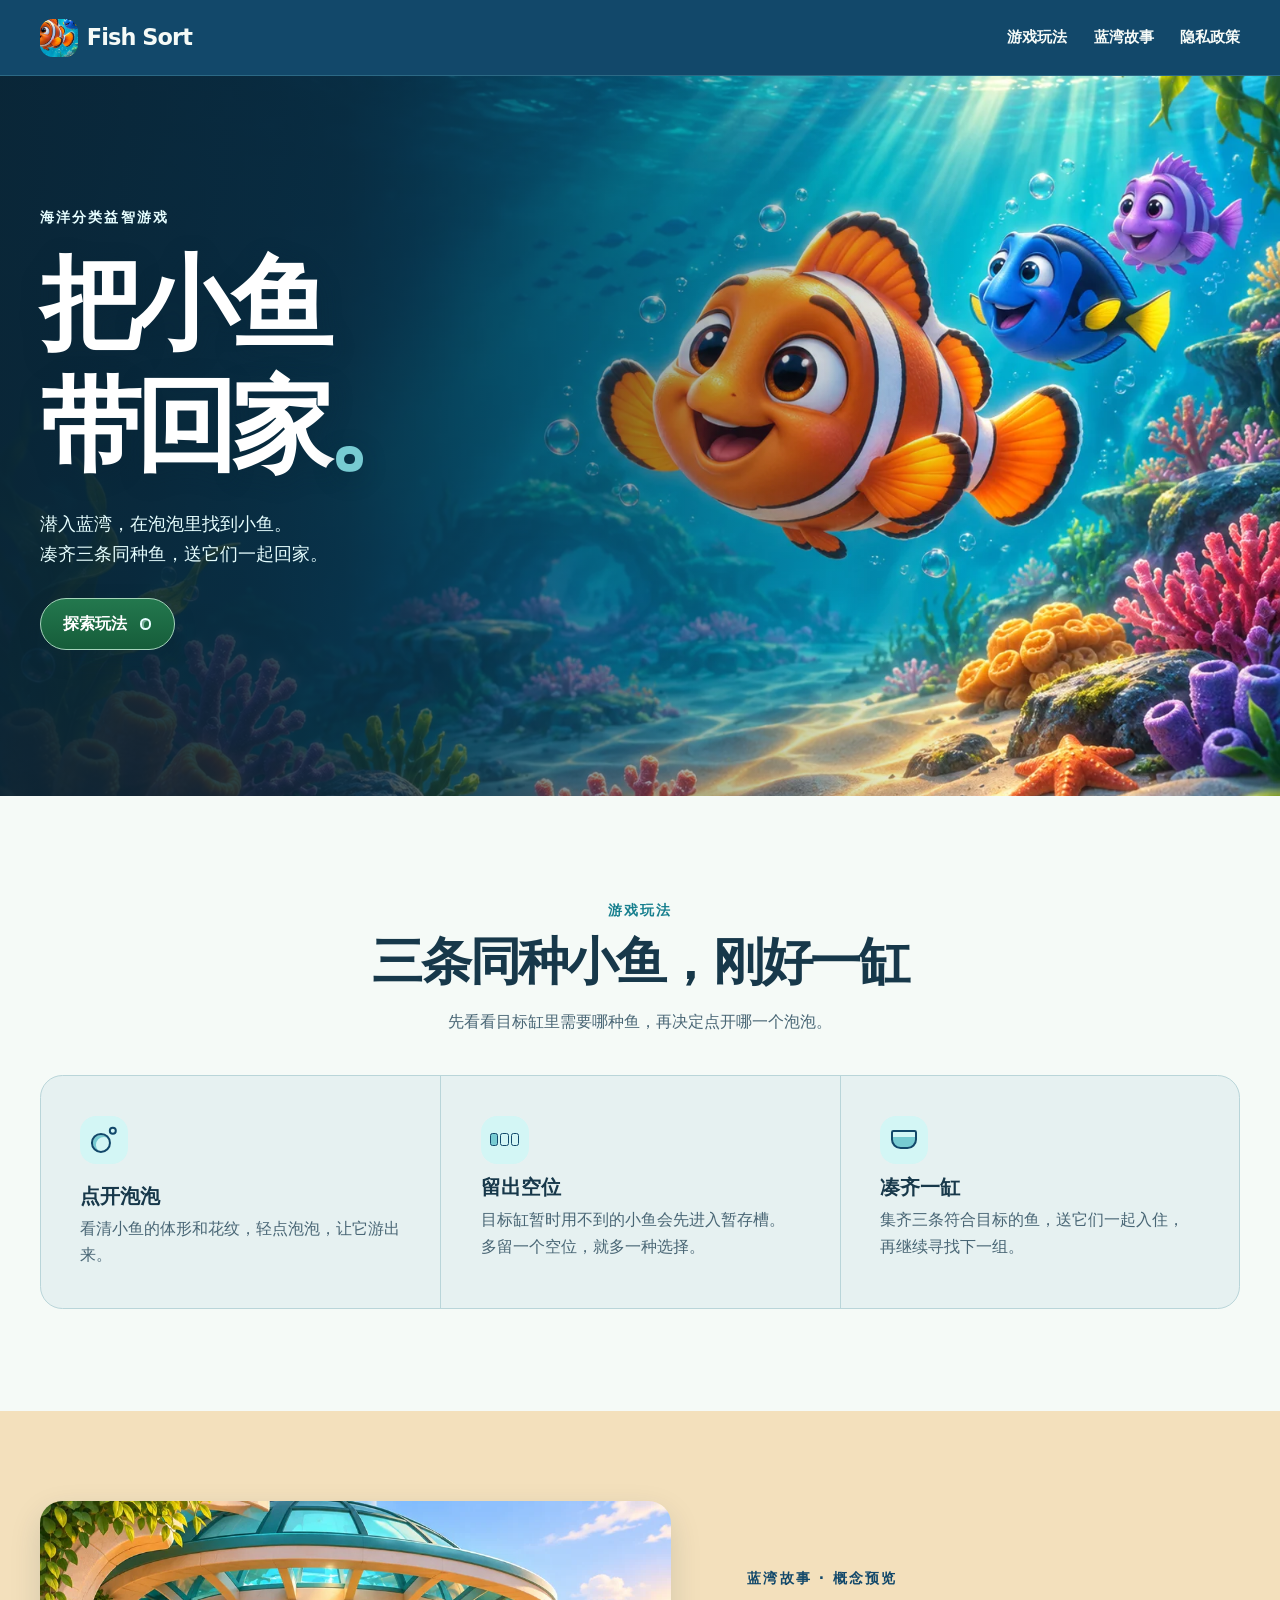
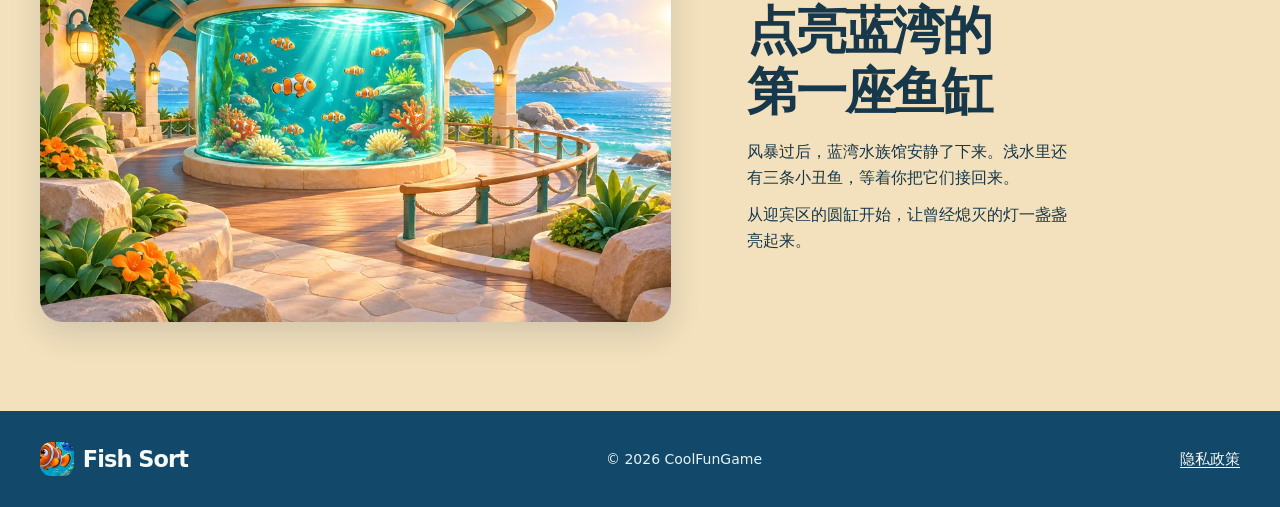
==== index.html @ b7e56dab "Build Fish Sort game website and privacy policy" ====
<!doctype html>
<html lang="zh-CN">
<head>
  <meta charset="utf-8">
  <meta name="viewport" content="width=device-width, initial-scale=1">
  <meta name="theme-color" content="#12486A">
  <meta name="description" content="Fish Sort 是一款海洋主题的鱼群分类益智游戏。点开泡泡，把同种小鱼送进救援缸。">
  <meta property="og:type" content="website">
  <meta property="og:title" content="Fish Sort · 把小鱼带回家">
  <meta property="og:description" content="潜入蓝湾，在泡泡里找到小鱼，把它们送回自己的鱼缸。">
  <meta property="og:image" content="https://coolfungame.github.io/Home/reef.webp">
  <meta property="og:url" content="https://coolfungame.github.io/Home/">
  <title>Fish Sort · 把小鱼带回家</title>
  <link rel="icon" href="icon.png" type="image/png">
  <link rel="stylesheet" href="site.css">
</head>
<body class="home">
  <a class="skip" href="#main">跳到正文</a>
  <header class="site-header">
    <div class="wrap header-inner">
      <a class="brand" href="./" aria-current="page"><img src="icon.png" width="38" height="38" alt="">Fish Sort</a>
      <nav aria-label="主导航">
        <a href="#gameplay">游戏玩法</a>
        <a href="#blue-bay">蓝湾故事</a>
        <a href="privacy.html">隐私政策</a>
      </nav>
    </div>
  </header>

  <main id="main">
    <section class="hero" aria-labelledby="hero-title">
      <img class="hero-art" src="reef.webp" width="1600" height="1066" fetchpriority="high" alt="">
      <div class="wrap hero-inner">
        <div class="hero-copy">
          <p class="eyebrow">海洋分类益智游戏</p>
          <h1 id="hero-title">把小鱼<br>带回家<span>。</span></h1>
          <p class="hero-description">潜入蓝湾，在泡泡里找到小鱼。<br class="wide-only"> 凑齐三条同种鱼，送它们一起回家。</p>
          <a class="button" href="#gameplay">探索玩法 <span aria-hidden="true" class="button-bubble"></span></a>
        </div>
      </div>
    </section>

    <section class="gameplay" id="gameplay" aria-labelledby="gameplay-title">
      <div class="wrap">
        <div class="section-intro">
          <p class="eyebrow">游戏玩法</p>
          <h2 id="gameplay-title">三条同种小鱼，刚好一缸</h2>
          <p>先看看目标缸里需要哪种鱼，再决定点开哪一个泡泡。</p>
        </div>
        <div class="steps">
          <article class="step">
            <span class="step-icon bubble-icon" aria-hidden="true"></span>
            <h3>点开泡泡</h3>
            <p>看清小鱼的体形和花纹，轻点泡泡，让它游出来。</p>
          </article>
          <article class="step">
            <span class="step-icon tray-icon" aria-hidden="true"><i></i><i></i><i></i></span>
            <h3>留出空位</h3>
            <p>目标缸暂时用不到的小鱼会先进入暂存槽。多留一个空位，就多一种选择。</p>
          </article>
          <article class="step">
            <span class="step-icon tank-icon" aria-hidden="true"></span>
            <h3>凑齐一缸</h3>
            <p>集齐三条符合目标的鱼，送它们一起入住，再继续寻找下一组。</p>
          </article>
        </div>
      </div>
    </section>

    <section class="story" id="blue-bay" aria-labelledby="story-title">
      <div class="wrap story-inner">
        <img src="blue-bay.webp" width="950" height="634" loading="lazy" alt="暖阳下的蓝湾水族馆，一群橙白小丑鱼在圆形玻璃缸中游动">
        <div class="story-copy">
          <p class="eyebrow">蓝湾故事 · 概念预览</p>
          <h2 id="story-title">点亮蓝湾的<br class="wide-only">第一座鱼缸</h2>
          <p>风暴过后，蓝湾水族馆安静了下来。浅水里还有三条小丑鱼，等着你把它们接回来。</p>
          <p>从迎宾区的圆缸开始，让曾经熄灭的灯一盏盏亮起来。</p>
        </div>
      </div>
    </section>
  </main>

  <footer class="site-footer">
    <div class="wrap footer-inner">
      <a class="brand" href="./"><img src="icon.png" width="34" height="34" alt="">Fish Sort</a>
      <p>© 2026 CoolFunGame</p>
      <a href="privacy.html">隐私政策</a>
    </div>
  </footer>
</body>
</html>
---- site.css ----
:root {
  color-scheme: light;
  --ocean: #12486a;
  --water: #167f8e;
  --shallow: #77cbd2;
  --sand: #f3e0bc;
  --foam: #f5faf7;
  --pale: #e6f1f1;
  --line: #b9d5d9;
  --ink: #17384a;
  --muted: #496675;
  --green: #23784e;
  --green-dark: #165d3a;
  --focus: #e6feff;
  --display: "PingFang SC", "Microsoft YaHei UI", "Noto Sans CJK SC", sans-serif;
}

*, *::before, *::after { box-sizing: border-box; }

body {
  margin: 0;
  background: var(--foam);
  color: var(--ink);
  font-family: system-ui, var(--display);
  font-size: 1rem;
  line-height: 1.65;
}

img { display: block; max-width: 100%; }
h1, h2, h3, p, dl, dd { margin: 0; }
h1, h2, h3, .brand { font-family: var(--display); line-height: 1.19; }
a { color: inherit; text-underline-offset: .2em; }
a:focus-visible {
  outline: 3px solid currentColor;
  outline-offset: 4px;
  border-radius: 4px;
}

.wrap { width: min(100% - 5rem, 76rem); margin-inline: auto; }
.skip {
  position: absolute;
  z-index: 5;
  top: .75rem;
  left: .75rem;
  padding: .5rem 1rem;
  border-radius: .4rem;
  background: var(--foam);
  transform: translateY(-180%);
}
.skip:focus { transform: translateY(0); }

.site-header, .site-footer {
  background: var(--ocean);
  color: var(--foam);
}
.site-header { border-bottom: 1px solid rgb(119 203 210 / 25%); }
.header-inner, .footer-inner {
  display: flex;
  align-items: center;
  justify-content: space-between;
  gap: 1rem 2rem;
}
.header-inner { min-height: 4.7rem; }
.brand {
  display: inline-flex;
  align-items: center;
  gap: .55rem;
  flex-shrink: 0;
  font-family: system-ui, sans-serif;
  font-weight: 850;
  font-size: 1.4rem;
  letter-spacing: -.04em;
  text-decoration: none;
}
.brand img { object-fit: cover; border-radius: 33%; }
.header-inner nav { display: flex; flex-wrap: wrap; gap: .25rem 1.65rem; }
.header-inner nav a {
  display: inline-flex;
  align-items: center;
  min-height: 2.75rem;
  font-size: .9375rem;
  font-weight: 670;
  text-decoration: none;
}
.header-inner nav a:hover, .header-inner nav a[aria-current="page"] {
  color: var(--focus);
  text-decoration: underline;
}

.hero {
  position: relative;
  display: grid;
  align-items: center;
  min-height: clamp(35rem, 57vw, 45rem);
  isolation: isolate;
  overflow: hidden;
  background: #0a2535;
  color: #fff;
}
.hero-art, .hero::after {
  position: absolute;
  inset: 0;
  width: 100%;
  height: 100%;
}
.hero-art { z-index: -2; object-fit: cover; object-position: 65% 51%; }
.hero::after {
  z-index: -1;
  content: "";
  background: linear-gradient(90deg, rgb(10 37 53 / 96%), rgb(10 37 53 / 82%) 27%, rgb(10 37 53 / 31%) 56%, transparent 76%);
}
.hero-inner { padding-block: 5rem 6rem; }
.hero-copy { max-width: 33rem; }
.eyebrow {
  color: var(--water);
  font-weight: 800;
  font-size: .875rem;
  letter-spacing: .15em;
}
.hero .eyebrow { color: var(--focus); }
.hero h1 {
  margin-block: .85rem 1.4rem;
  font-size: clamp(3.8rem, 8vw, 7.25rem);
  font-weight: 900;
  letter-spacing: -.065em;
  text-shadow: 0 6px 24px rgb(10 37 53 / 32%);
}
.hero h1 span { color: var(--shallow); }
.hero-description { max-width: 30ch; color: var(--focus); font-size: 1.125rem; }
.button {
  display: inline-flex;
  align-items: center;
  justify-content: center;
  min-height: 3.25rem;
  gap: .8rem;
  margin-top: 1.85rem;
  padding: .7rem 1.4rem;
  border: 1px solid #a5d5bb;
  border-radius: 2rem;
  background: linear-gradient(var(--green), var(--green-dark));
  color: #fff;
  font-size: 1rem;
  font-weight: 750;
  text-decoration: none;
  box-shadow: 0 8px 22px rgb(10 37 53 / 24%);
}
.button:hover { background: var(--green-dark); }
.button:active { background: #12482f; }
.button-bubble {
  width: .7rem;
  height: .7rem;
  border: 2px solid var(--focus);
  border-radius: 50%;
  box-shadow: inset 2px 1px 0 rgb(230 254 255 / 45%);
}

.gameplay { padding-block: clamp(4rem, 8vw, 7rem); }
.section-intro { text-align: center; }
h2 { font-size: clamp(1.85rem, 4vw, 3.45rem); font-weight: 850; letter-spacing: -.045em; }
.section-intro h2, .story-copy h2 { margin-block: .65rem 1rem; }
.section-intro > p:last-child, .step p, .story-copy > p:not(.eyebrow) { color: var(--muted); }
.steps {
  display: grid;
  grid-template-columns: repeat(3, minmax(0, 1fr));
  margin-top: 2.5rem;
  border: 1px solid var(--line);
  border-radius: 1.4rem;
  background: var(--pale);
}
.step { padding: clamp(1.3rem, 3.4vw, 2.45rem); }
.step + .step { border-left: 1px solid var(--line); }
.step h3 { margin-block: .8rem .45rem; font-size: 1.25rem; }

.step-icon {
  position: relative;
  display: inline-grid;
  place-items: center;
  width: 3rem;
  height: 3rem;
  border-radius: 1rem;
  background: #d3f6f5;
  color: var(--ocean);
}
.bubble-icon::before, .bubble-icon::after {
  position: absolute;
  content: "";
  border: 2px solid currentColor;
  border-radius: 50%;
}
.bubble-icon::before {
  width: 1.25rem;
  height: 1.25rem;
  transform: translate(-.19rem, .18rem);
  box-shadow: inset 3px 2px 0 var(--shallow);
}
.bubble-icon::after { width: .5rem; height: .5rem; transform: translate(.55rem, -.58rem); }
.tray-icon { display: inline-flex; align-items: center; justify-content: center; gap: 2px; }
.tray-icon i { width: .51rem; height: .76rem; border: 1.5px solid currentColor; border-radius: .16rem; }
.tray-icon i:first-child { background: var(--shallow); }
.tank-icon::before {
  width: 1.6rem;
  height: 1.15rem;
  border: 2px solid currentColor;
  border-radius: .15rem .15rem .6rem .6rem;
  background: linear-gradient(transparent 35%, var(--shallow) 35%);
  content: "";
}

.story { padding-block: clamp(3.1rem, 7vw, 6.3rem); background: var(--sand); }
.story-inner {
  display: grid;
  grid-template-columns: minmax(0, 1.28fr) minmax(0, 1fr);
  align-items: center;
  gap: clamp(2rem, 6vw, 5.9rem);
}
.story-inner > img {
  width: 100%;
  height: auto;
  border-radius: 1.4rem;
  box-shadow: 0 12px 31px rgb(23 56 74 / 15%);
}
.story-copy .eyebrow { color: var(--ocean); }
.story-copy > p:not(.eyebrow) { color: var(--ink); max-width: 32ch; }
.story-copy > p + p { margin-top: .65rem; }
.footer-inner { min-height: 6rem; padding-block: 1.25rem; }
.footer-inner > p { color: var(--pale); font-size: .875rem; }
.footer-inner > a:last-child { font-size: .9375rem; }

.policy-heading { padding-block: clamp(2.1rem, 6vw, 4.6rem); background: var(--pale); }
.back-link { color: var(--ocean); font-weight: 700; font-size: .9375rem; }
.policy-heading h1 { margin-block: .8rem .65rem; font-size: clamp(2.8rem, 6vw, 5.2rem); letter-spacing: -.06em; }
.policy-heading p, .policy-nav { color: var(--muted); }
.policy-layout {
  display: grid;
  grid-template-columns: 13rem minmax(0, 48rem);
  gap: clamp(2rem, 7vw, 6rem);
  padding-block: 3rem 5rem;
}
.policy-nav {
  align-self: start;
  display: grid;
  gap: .25rem;
  position: sticky;
  top: 1.5rem;
  padding-left: 1.1rem;
  border-left: 2px solid var(--line);
}
.policy-nav a {
  padding: .45rem .15rem;
  font-weight: 650;
  text-decoration: none;
}
.policy-nav a:hover { color: var(--ocean); text-decoration: underline; }
.policy-content { overflow-wrap: anywhere; }
.policy-lead { color: var(--muted); font-size: 1.125rem; }
.policy-content section {
  margin-top: 2rem;
  padding-top: 1.55rem;
  border-top: 1px solid var(--line);
  scroll-margin-top: 1.5rem;
}
.policy-content h2 { margin-bottom: .75rem; font-size: clamp(1.4rem, 4vw, 1.85rem); letter-spacing: -.02em; }
.policy-content p + p { margin-top: .7rem; }
.policy-content a { color: var(--ocean); font-weight: 650; }
.policy-content ul { margin-block: .6rem 0; padding-left: 1.3rem; }
.policy-content li + li { margin-top: .55rem; }
.policy-details dt { margin-top: 1rem; font-weight: 800; }
.policy-details dd { margin-top: .25rem; }
code { font-size: .95em; }

@media (max-width: 58rem) {
  .wrap { width: min(100% - 3rem, 76rem); }
  .hero { min-height: 35rem; }
  .hero h1 { font-size: clamp(3.8rem, 10vw, 5.6rem); }
  .policy-layout { grid-template-columns: 9rem minmax(0, 1fr); }
}

@media (max-width: 42rem) {
  .wrap { width: calc(100% - 2rem); }
  .header-inner { min-height: 4rem; flex-wrap: wrap; gap: .05rem 1rem; padding-block: .55rem .25rem; }
  .brand { font-size: 1.25rem; }
  .header-inner nav { gap: .15rem 1rem; }
  .header-inner nav a { font-size: .875rem; }
  .hero { min-height: 0; align-items: end; }
  .hero-art { object-fit: cover; height: 61%; object-position: 74% 51%; }
  .hero::after {
    background: linear-gradient(180deg, transparent 20%, rgb(10 37 53 / 25%) 36%, #0a2535 61%);
  }
  .hero-inner { padding-block: clamp(13rem, 57vw, 20rem) 2.9rem; }
  .hero h1 { font-size: clamp(3.3rem, 12vw, 5rem); margin-block: .55rem .9rem; }
  .hero-description { font-size: 1rem; }
  .button { margin-top: 1.3rem; }
  .wide-only { display: none; }
  .steps { grid-template-columns: 1fr; margin-top: 1.65rem; }
  .step + .step { border-left: 0; border-top: 1px solid var(--line); }
  .story-inner { grid-template-columns: 1fr; }
  .footer-inner { flex-wrap: wrap; }
  .policy-layout { grid-template-columns: 1fr; gap: 1.4rem; padding-block: 1.6rem 3rem; }
  .policy-nav { position: static; grid-template-columns: repeat(2, minmax(0, 1fr)); }
}

@media (prefers-reduced-motion: no-preference) {
  html { scroll-behavior: smooth; }
}
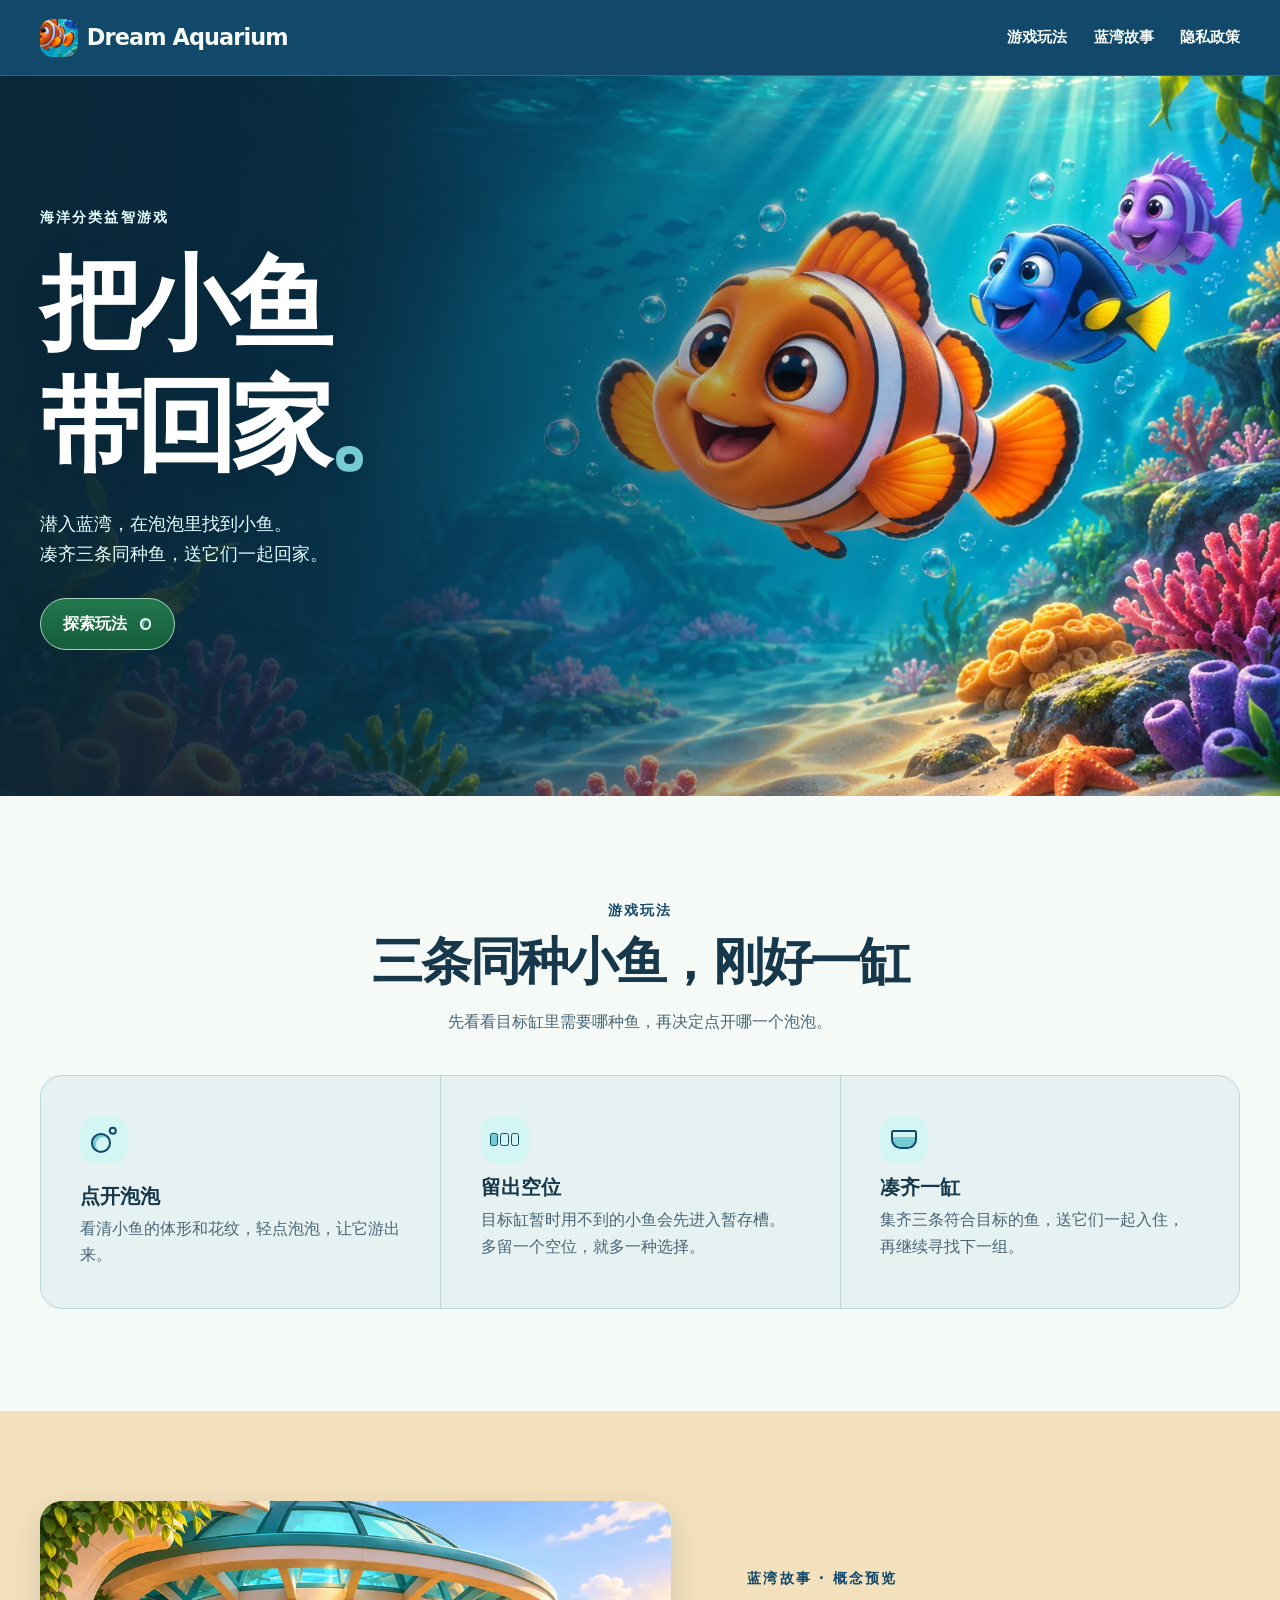
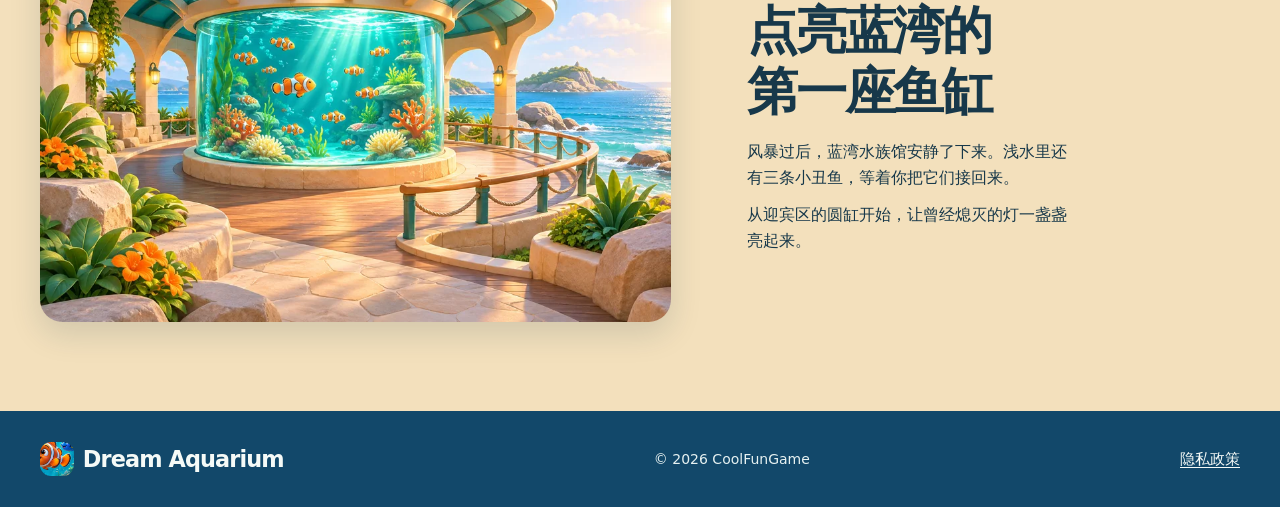
==== commit 7fd0b764: "Rename game to Dream Aquarium" ====
--- a/index.html
+++ b/index.html
@@ -4,13 +4,13 @@
   <meta charset="utf-8">
   <meta name="viewport" content="width=device-width, initial-scale=1">
   <meta name="theme-color" content="#12486A">
-  <meta name="description" content="Fish Sort 是一款海洋主题的鱼群分类益智游戏。点开泡泡，把同种小鱼送进救援缸。">
+  <meta name="description" content="Dream Aquarium 是一款海洋主题的鱼群分类益智游戏。点开泡泡，把同种小鱼送进救援缸。">
   <meta property="og:type" content="website">
-  <meta property="og:title" content="Fish Sort · 把小鱼带回家">
+  <meta property="og:title" content="Dream Aquarium · 把小鱼带回家">
   <meta property="og:description" content="潜入蓝湾，在泡泡里找到小鱼，把它们送回自己的鱼缸。">
   <meta property="og:image" content="https://coolfungame.github.io/Home/reef.webp">
   <meta property="og:url" content="https://coolfungame.github.io/Home/">
-  <title>Fish Sort · 把小鱼带回家</title>
+  <title>Dream Aquarium · 把小鱼带回家</title>
   <link rel="icon" href="icon.png" type="image/png">
   <link rel="stylesheet" href="site.css">
 </head>
@@ -18,7 +18,7 @@
   <a class="skip" href="#main">跳到正文</a>
   <header class="site-header">
     <div class="wrap header-inner">
-      <a class="brand" href="./" aria-current="page"><img src="icon.png" width="38" height="38" alt="">Fish Sort</a>
+      <a class="brand" href="./" aria-current="page"><img src="icon.png" width="38" height="38" alt="">Dream Aquarium</a>
       <nav aria-label="主导航">
         <a href="#gameplay">游戏玩法</a>
         <a href="#blue-bay">蓝湾故事</a>
@@ -82,7 +82,7 @@
 
   <footer class="site-footer">
     <div class="wrap footer-inner">
-      <a class="brand" href="./"><img src="icon.png" width="34" height="34" alt="">Fish Sort</a>
+      <a class="brand" href="./"><img src="icon.png" width="34" height="34" alt="">Dream Aquarium</a>
       <p>© 2026 CoolFunGame</p>
       <a href="privacy.html">隐私政策</a>
     </div>
--- a/site.css
+++ b/site.css
@@ -1,7 +1,6 @@
 :root {
   color-scheme: light;
   --ocean: #12486a;
-  --water: #167f8e;
   --shallow: #77cbd2;
   --sand: #f3e0bc;
   --foam: #f5faf7;
@@ -112,7 +111,7 @@
 .hero-inner { padding-block: 5rem 6rem; }
 .hero-copy { max-width: 33rem; }
 .eyebrow {
-  color: var(--water);
+  color: var(--ocean);
   font-weight: 800;
   font-size: .875rem;
   letter-spacing: .15em;
@@ -219,7 +218,6 @@
   border-radius: 1.4rem;
   box-shadow: 0 12px 31px rgb(23 56 74 / 15%);
 }
-.story-copy .eyebrow { color: var(--ocean); }
 .story-copy > p:not(.eyebrow) { color: var(--ink); max-width: 32ch; }
 .story-copy > p + p { margin-top: .65rem; }
 .footer-inner { min-height: 6rem; padding-block: 1.25rem; }
